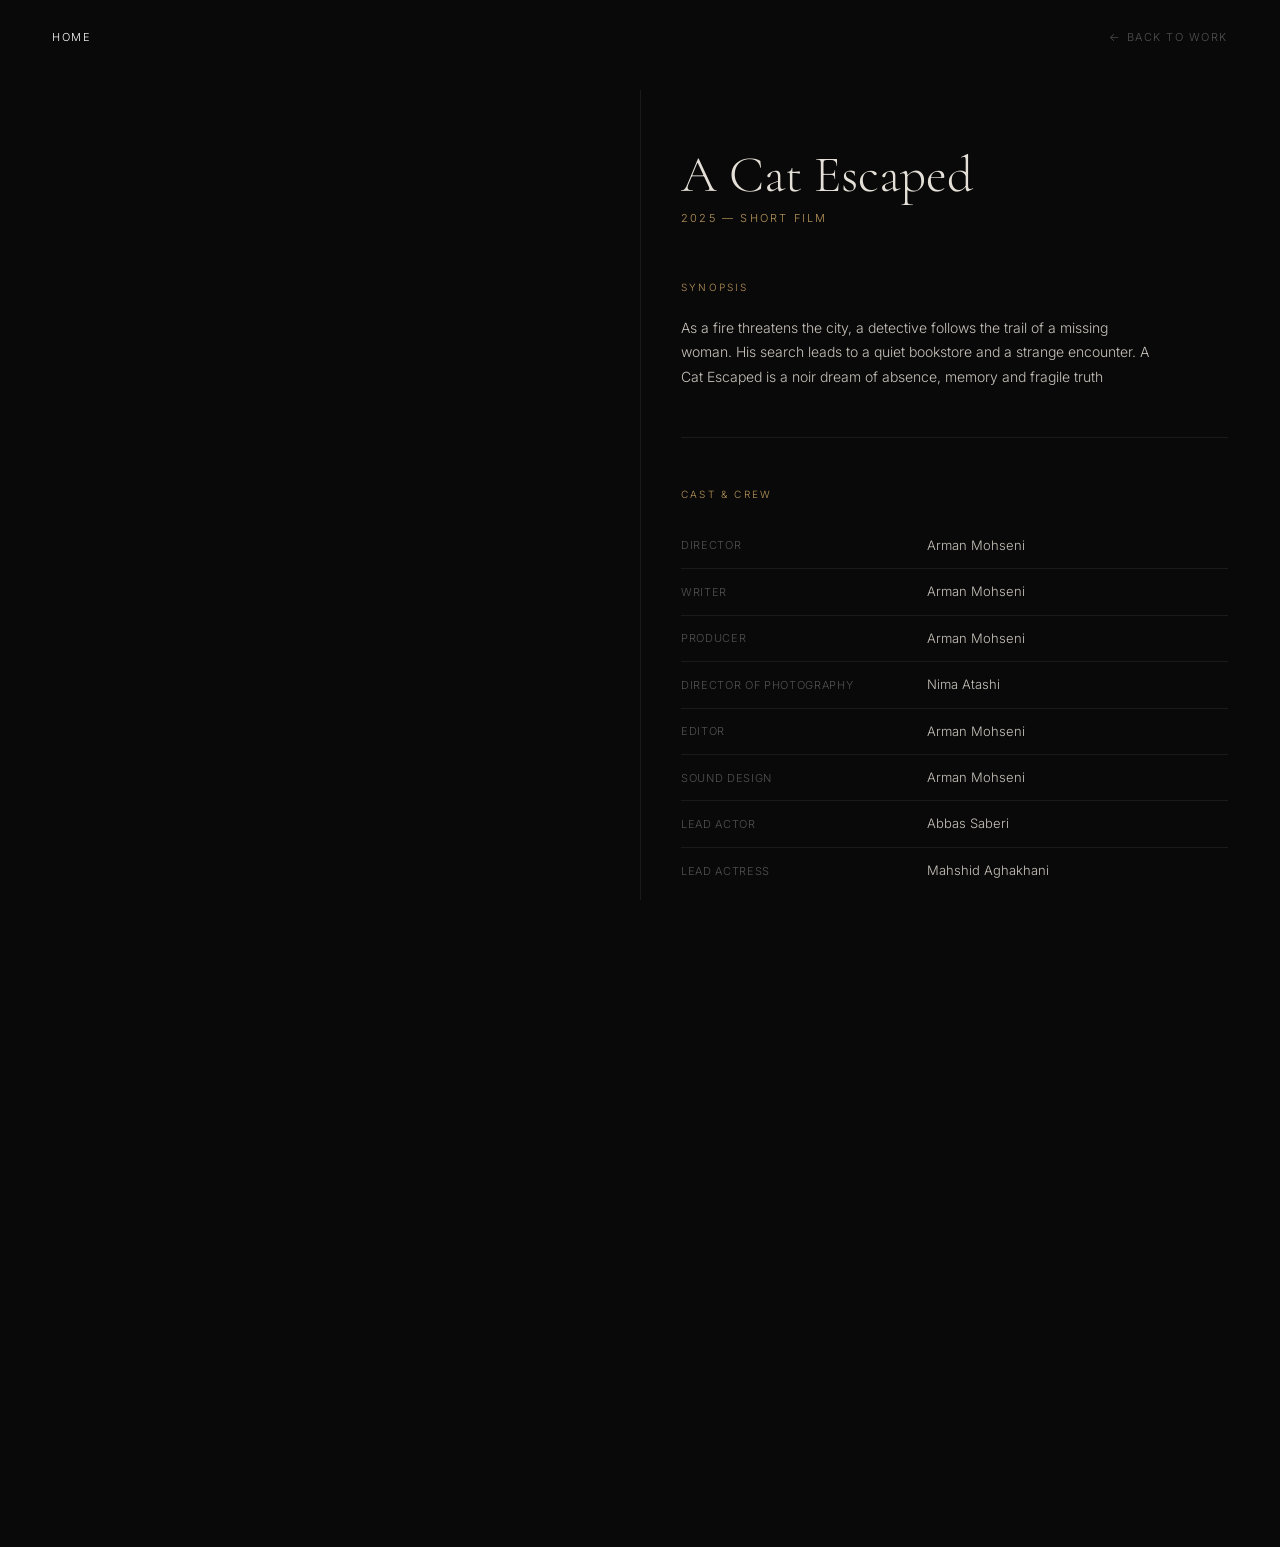
==== films/a-cat-escaped/index.html @ c13696bd "Temporary portfolio preview (same look as WP theme)" ====
<!DOCTYPE html>
<html lang="en">
<head>
  <meta charset="UTF-8" />
  <meta name="viewport" content="width=device-width, initial-scale=1.0" />
  <title>A Cat Escaped — Arman Mohseni</title>
  <link rel="preconnect" href="https://fonts.googleapis.com" />
  <link href="https://fonts.googleapis.com/css2?family=Cormorant+Garamond:ital,wght@0,300;0,400;1,300;1,400&family=Inter:wght@300;400&display=swap" rel="stylesheet" />
  <link rel="stylesheet" href="/style.css" />
  <style>
    html, body {
      overflow-x: hidden;
      overflow-y: auto;
      height: 100%;
      background: #090909;
      color: #E4DFD7;
      font-family: 'Inter', sans-serif;
      font-weight: 300;
      font-size: 18px;
      line-height: 1.65;
      -webkit-font-smoothing: antialiased;
    }

    /* NAV */
    nav {
      position: fixed;
      top: 0; left: 0; right: 0;
      z-index: 100;
      display: flex;
      justify-content: space-between;
      align-items: center;
      padding: 28px 52px;
    }

    .nav-logo {
      font-family: 'Cormorant Garamond', serif;
      font-size: 18px;
      font-weight: 300;
      letter-spacing: 0.15em;
      color: #E4DFD7;
      text-decoration: none;
    }

    .back-link {
      font-size: 11px;
      letter-spacing: 0.14em;
      text-transform: uppercase;
      color: #525252;
      text-decoration: none;
      transition: color 0.25s;
    }

    .back-link:hover { color: #E4DFD7; }

    /* PROJECT LAYOUT */
    .project-wrap {
      display: grid;
      grid-template-columns: 1fr 1fr;
      min-height: 100vh;
      padding-top: 90px;
    }

    /* LEFT — VIDEO */
    .project-video {
      position: sticky;
      top: 90px;
      height: calc(100vh - 90px);
      display: flex;
      align-items: center;
      justify-content: center;
      padding: 40px;
      background: #090909;
    }

    .video-container {
      width: 100%;
      aspect-ratio: 16 / 9;
    }

    .video-container iframe {
      width: 100%;
      height: 100%;
      border: none;
      display: block;
    }

    /* RIGHT — INFO */
    .project-info {
      padding: 60px 52px 100px 40px;
      border-left: 1px solid #1A1A1A;
      overflow-y: auto;
    }

    .project-title {
      font-family: 'Cormorant Garamond', serif;
      font-size: clamp(32px, 4vw, 52px);
      font-weight: 300;
      line-height: 1;
      margin-bottom: 8px;
    }

    .project-type {
      font-size: 11px;
      letter-spacing: 0.2em;
      text-transform: uppercase;
      color: #B8955A;
      margin-bottom: 52px;
    }

    /* SECTIONS */
    .info-section {
      margin-bottom: 48px;
      padding-bottom: 48px;
      border-bottom: 1px solid #1A1A1A;
    }

    .info-section:last-child {
      border-bottom: none;
    }

    .info-label {
      font-size: 10px;
      letter-spacing: 0.22em;
      text-transform: uppercase;
      color: #B8955A;
      margin-bottom: 20px;
    }

    .info-text {
      font-size: 14px;
      line-height: 1.75;
      color: #C8C3BB;
      max-width: 480px;
    }

    /* CAST TABLE */
    .cast-table {
      width: 100%;
      border-collapse: collapse;
    }

    .cast-table tr {
      border-bottom: 1px solid #1A1A1A;
    }

    .cast-table tr:last-child {
      border-bottom: none;
    }

    .cast-table td {
      padding: 12px 0;
      font-size: 13px;
      color: #C8C3BB;
    }

    .cast-table td:first-child {
      color: #525252;
      width: 45%;
      font-size: 11px;
      letter-spacing: 0.06em;
      text-transform: uppercase;
    }

    /* SPECS TABLE */
    .specs-table {
      width: 100%;
      border-collapse: collapse;
    }

    .specs-table tr {
      border-bottom: 1px solid #1A1A1A;
    }

    .specs-table tr:last-child {
      border-bottom: none;
    }

    .specs-table td {
      padding: 12px 0;
      font-size: 13px;
      color: #C8C3BB;
    }

    .specs-table td:first-child {
      color: #525252;
      width: 45%;
      font-size: 11px;
      letter-spacing: 0.06em;
      text-transform: uppercase;
    }

    /* MOBILE */
    @media (max-width: 768px) {
      nav { padding: 20px 24px; }
      .project-wrap { grid-template-columns: 1fr; padding-top: 80px; }
      .project-video { position: relative; top: 0; height: auto; padding: 24px; }
      .project-info { padding: 40px 24px 80px; border-left: none; border-top: 1px solid #1A1A1A; }
    }
    .nav-logo {
  font-family: 'Inter', sans-serif;
  font-size: 11px;
  letter-spacing: 0.14em;
  text-transform: uppercase;
  color: #FFFFFF;
  text-decoration: none;
}

.nav-logo:hover {
  text-decoration: underline;
  text-underline-offset: 5px;
}
  </style>
</head>
<body>

  <!-- NAV -->
  <nav>
    <a class='nav-logo' href='/'>Home</a>
    <a class='back-link' href='/#work'>← Back to Work</a>
  </nav>

  <!-- PROJECT -->
  <div class="project-wrap">

    <!-- LEFT — VIDEO -->
    <div class="project-video">
      <div class="video-container">
        <!--
          YOUTUBE EMBED:
          1. Go to your YouTube video
          2. Click Share → Embed
          3. Copy the src URL (looks like: https://www.youtube.com/embed/XXXXXXXXXXX)
          4. Paste it in the src below, replacing the placeholder
        -->
        <iframe
          src="https://www.youtube.com/embed/wBdDMv1NDXY"
          title="Film Title"
          allow="accelerometer; autoplay; clipboard-write; encrypted-media; gyroscope; picture-in-picture"
          allowfullscreen>
        </iframe>
      </div>
    </div>

    <!-- RIGHT — INFO -->
    <div class="project-info">

      <h1 class="project-title">A Cat Escaped</h1>
      <p class="project-type">2025 — Short Film</p>

      <!-- SYNOPSIS -->
      <div class="info-section">
        <p class="info-label">Synopsis</p>
        <p class="info-text">
          As a fire threatens the city, a detective follows the trail of a missing woman. His search leads to a quiet bookstore and a strange encounter. A Cat Escaped is a noir dream of absence, memory and fragile truth
        </p>
      </div>

      <!-- CAST & CREW -->
      <div class="info-section">
        <p class="info-label">Cast &amp; Crew</p>
        <table class="cast-table">
          <tr>
            <td>Director</td>
            <td>Arman Mohseni</td>
          </tr>
          <tr>
            <td>Writer</td>
            <td>Arman Mohseni</td>
          </tr>
          <tr>
            <td>Producer</td>
            <td>Arman Mohseni</td>
          </tr>
          <tr>
            <td>Director of Photography</td>
            <td>Nima Atashi</td>
          </tr>
          <tr>
            <td>Editor</td>
            <td>Arman Mohseni</td>
          </tr>
          <tr>
            <td>Sound Design</td>
            <td>Arman Mohseni</td>
          </tr>
          <tr>
            <td>Lead Actor</td>
            <td>Abbas Saberi</td>
          </tr>
          <tr>
            <td>Lead Actress</td>
            <td>Mahshid Aghakhani</td>
          </tr>
        </table>
      </div>

      <!-- TECHNICAL SPECIFICATIONS -->
      <div class="info-section">
        <p class="info-label">Technical Specifications</p>
        <table class="specs-table">
          <tr>
            <td>Format</td>
            <td> Digital / ProRes or H.264</td>
          </tr>
          <tr>
            <td>Aspect Ratio</td>
            <td>14:9</td>
          </tr>
          <tr>
            <td>Runtime</td>
            <td>27 min</td>
          </tr>
          <tr>
            <td>Language</td>
            <td>Persian</td>
          </tr>
          <tr>
            <td>Color</td>
            <td>Color </td>
          </tr>
          <tr>
            <td>Country</td>
            <td>Iran</td>
          </tr>
          <tr>
            <td>Year</td>
            <td>2025</td>
          </tr>
        </table>
      </div>

    </div>
  </div>

</body>
</html>
---- style.css ----
*, *::before, *::after { box-sizing: border-box; margin: 0; padding: 0; }

    :root {
      --bg:      #090909;
      --text:    #E4DFD7;
      --muted:   #525252;
      --accent:  #B8955A;
      --border:  #1A1A1A;
    }

    html { scroll-behavior: smooth; }

    body {
      background: var(--bg);
      color: var(--text);
      font-family: 'Inter', sans-serif;
      font-weight: 300;
      font-size: 14px;
      line-height: 1.65;
      -webkit-font-smoothing: antialiased;
    }

    /* ─── NAV ─── */
    nav {
      position: fixed;
      top: 0; left: 0; right: 0;
      z-index: 100;
      display: flex;
      justify-content: space-between;
      align-items: center;
      padding: 28px 52px;
    }

    .nav-logo {
      font-family: 'Cormorant Garamond', serif;
      font-size: 17px;
      font-weight: 300;
      letter-spacing: 0.15em;
      color: var(--text);
      text-decoration: none;
    }

    .nav-links {
      display: flex;
      gap: 36px;
      list-style: none;
    }

    .nav-links a {
      color: var(--muted);
      text-decoration: none;
      font-size: 11px;
      letter-spacing: 0.14em;
      text-transform: uppercase;
      transition: color 0.25s;
    }

    .nav-links a:hover { color: var(--text); }

    /* ─── HERO ─── */
    .hero {
      height: 100vh;
      display: flex;
      flex-direction: column;
      justify-content: flex-end;
      padding: 0 52px 88px;
    }

    .hero-eyebrow {
      font-size: 11px;
      letter-spacing: 0.22em;
      text-transform: uppercase;
      color: var(--accent);
      margin-bottom: 22px;
      opacity: 0;
      animation: fadeUp 1s 0.2s forwards;
    }

    .hero-name {
      font-family: 'Cormorant Garamond', serif;
      font-size: clamp(68px, 11vw, 128px);
      font-weight: 300;
      line-height: 0.88;
      letter-spacing: -0.01em;
      opacity: 0;
      animation: fadeUp 1s 0.4s forwards;
    }

    .hero-name em {
      font-style: italic;
    }

    .hero-sub {
      margin-top: 36px;
      font-size: 13px;
      color: var(--muted);
      max-width: 340px;
      opacity: 0;
      animation: fadeUp 1s 0.65s forwards;
    }

    @keyframes fadeUp {
      from { opacity: 0; transform: translateY(20px); }
      to   { opacity: 1; transform: translateY(0); }
    }

    /* ─── DIVIDER ─── */
    .divider {
      border: none;
      border-top: 1px solid var(--border);
      margin: 0 52px;
    }

    /* ─── SECTIONS ─── */
    section {
      padding: 110px 52px;
      max-width: 1160px;
      margin: 0 auto;
    }

    .section-label {
      font-size: 10px;
      letter-spacing: 0.22em;
      text-transform: uppercase;
      color: var(--muted);
      margin-bottom: 56px;
      display: flex;
      align-items: center;
      gap: 14px;
    }

    .section-label::after {
      content: '';
      display: block;
      height: 1px;
      width: 36px;
      background: var(--border);
    }

    /* ─── ABOUT ─── */
    .about-text {
      font-family: 'Cormorant Garamond', serif;
      font-size: clamp(22px, 2.8vw, 33px);
      font-weight: 300;
      line-height: 1.55;
      max-width: 740px;
      color: var(--text);
    }

    .about-details {
      margin-top: 64px;
      padding-top: 40px;
      border-top: 1px solid var(--border);
      display: grid;
      grid-template-columns: repeat(3, 1fr);
      gap: 40px;
    }

    .detail-label {
      font-size: 10px;
      letter-spacing: 0.16em;
      text-transform: uppercase;
      color: var(--muted);
      margin-bottom: 8px;
    }

    .detail-value {
      font-size: 14px;
      color: var(--text);
    }

    /* ─── PROJECTS ─── */
    .sub-label {
      font-size: 10px;
      letter-spacing: 0.22em;
      text-transform: uppercase;
      color: var(--accent);
      margin-bottom: 28px;
    }

    /* Films — 2-col, 16:9 */
    .film-grid {
      display: grid;
      grid-template-columns: 1fr 1fr;
      gap: 2px;
      margin-bottom: 72px;
    }

    .film-card { cursor: pointer; }

    .film-thumb {
      aspect-ratio: 16 / 9;
      background: var(--border);
      overflow: hidden;
      position: relative;
    }

    .film-thumb img {
      width: 100%; height: 100%;
      object-fit: cover;
      display: block;
      filter: grayscale(25%);
      transition: transform 0.55s ease, filter 0.3s;
    }

    /* placeholder cross */
    .film-thumb.empty::after {
      content: '';
      position: absolute;
      inset: 0;
      background: repeating-linear-gradient(
        45deg,
        transparent,
        transparent 20px,
        #111 20px,
        #111 21px
      );
      opacity: 0.18;
    }

    .film-card:hover .film-thumb img { transform: scale(1.04); filter: grayscale(0%); }

    .film-info {
      padding: 14px 0 32px;
      display: flex;
      justify-content: space-between;
      align-items: baseline;
    }

    .film-title {
      font-family: 'Cormorant Garamond', serif;
      font-size: 19px;
      font-weight: 400;
    }

    .film-meta {
      font-size: 11px;
      color: var(--muted);
      letter-spacing: 0.06em;
    }

    /* Direction — 3-col, 4:3 */
    .dir-grid {
      display: grid;
      grid-template-columns: repeat(3, 1fr);
      gap: 2px;
    }

    .dir-card { cursor: pointer; }

    .dir-thumb {
      aspect-ratio: 4 / 3;
      background: var(--border);
      overflow: hidden;
      position: relative;
    }

    .dir-thumb img {
      width: 100%; height: 100%;
      object-fit: cover;
      display: block;
      filter: grayscale(30%);
      transition: transform 0.55s ease, filter 0.3s;
    }

    .dir-thumb.empty::after {
      content: '';
      position: absolute;
      inset: 0;
      background: repeating-linear-gradient(
        -45deg,
        transparent,
        transparent 18px,
        #111 18px,
        #111 19px
      );
      opacity: 0.15;
    }

    .dir-card:hover .dir-thumb img { transform: scale(1.04); filter: grayscale(0%); }

    .dir-info { padding: 13px 0 28px; }

    .dir-title {
      font-family: 'Cormorant Garamond', serif;
      font-size: 17px;
      font-weight: 400;
      margin-bottom: 3px;
    }

    .dir-meta {
      font-size: 11px;
      color: var(--muted);
      letter-spacing: 0.06em;
    }

    /* ─── FOOTER ─── */
    footer {
      border-top: 1px solid var(--border);
      padding: 48px 52px;
      display: flex;
      justify-content: space-between;
      align-items: center;
    }

    .footer-copy {
      font-family: 'Cormorant Garamond', serif;
      font-size: 14px;
      color: var(--muted);
    }

    .footer-links {
      display: flex;
      gap: 28px;
    }

    .footer-links a {
      font-size: 11px;
      letter-spacing: 0.12em;
      text-transform: uppercase;
      color: var(--muted);
      text-decoration: none;
      transition: color 0.2s;
    }

    .footer-links a:hover { color: var(--text); }

    /* ─── SCROLL REVEAL ─── */
    .reveal {
      opacity: 0;
      transform: translateY(22px);
      transition: opacity 0.75s ease, transform 0.75s ease;
    }
    .reveal.visible { opacity: 1; transform: none; }

    /* ─── MOBILE ─── */
    @media (max-width: 720px) {
      nav { padding: 20px 24px; }
      .nav-links { display: none; }
      .hero { padding: 0 24px 64px; }
      section { padding: 80px 24px; }
      .divider { margin: 0 24px; }
      .about-details { grid-template-columns: 1fr; }
      .film-grid { grid-template-columns: 1fr; gap: 32px; }
      .dir-grid  { grid-template-columns: 1fr 1fr; }
      footer { padding: 40px 24px; flex-direction: column; gap: 20px; text-align: center; }
    }
    /* Name size */
.hero-name {
  font-size: clamp(48px, 7vw, 90px);
}

/* Nav links */
.nav-links a {
  color: #FFFFFF;
  font-size: 14px;
  text-decoration: none;
}

.nav-links a:hover {
  color: #FFFFFF;
  text-decoration: underline;
  text-underline-offset: 5px;
}

/* Tagline */
.hero-sub {
  font-size: 22px;
  color: #FFFFFF;
  max-width: 600px;
}
.hero {
  background-image: url('images/background2.png');
  background-size: cover;
  background-position: center;
  background-repeat: no-repeat;
}
#about .section-label {
  color: #FFFFFF;
  font-size: 16px;
  letter-spacing: 0.22em;
}
#about .detail-label {
  font-size: 13px;
}

#about .detail-value {
  font-size: 17px;
}
#about .detail-label {
  color: var(--accent);
}
/* Work section scrollable */
#work {
  height: 100vh;
  overflow-y: scroll;
}

/* Work header white and larger */
#work .section-label {
  color: #FFFFFF;
  font-size: 16px;
  letter-spacing: 0.22em;
}

/* Sub labels (Films / Direction) larger */
#work .sub-label {
  font-size: 14px;
}

/* Film title larger */
#work .film-title {
  font-size: 24px;
}

/* Film meta larger */
#work .film-meta {
  font-size: 13px;
}

/* Direction title larger */
#work .dir-title {
  font-size: 21px;
}

/* Direction meta larger */
#work .dir-meta {
  font-size: 13px;
}
/* Lock homepage and about, allow work to scroll */
html, body {
  overflow: hidden;
  height: 100%;
}

#about {
  height: 100vh;
  overflow: hidden;
}

#work {
  height: 100vh;
  overflow-y: auto;
  scrollbar-width: none;
  -ms-overflow-style: none;
}

#work::-webkit-scrollbar {
  display: none;
}
.film-card, .dir-card {
  text-decoration: none;
  color: inherit;
  display: block;
}
.film-grid {
  gap: 32px;
}

.dir-grid {
  gap: 32px;
}
#about {
  height: 100vh;
  overflow: hidden;
  padding: 110px 52px;
}

.about-inner {
  display: grid;
  grid-template-columns: 1fr 1fr;
  gap: 80px;
  align-items: center;
  height: 100%;
}

.about-portrait {
  width: 100%;
  height: 70vh;
  object-fit: cover;
  object-position: center 10%;
  filter: grayscale(100%);
}
.about-text {
  font-size: 22px;
}
* {
  outline: none;
}

#work {
  border: none;
}

.film-card, .dir-card {
  outline: none;
  border: none;
}
#home-link {
  display: none;
}
nav {
  justify-content: flex-end;
}

#home-link {
  margin-right: auto;
}
#home-link {
  font-family: 'Inter', sans-serif;
  font-size: 11px;
  letter-spacing: 0.14em;
  text-transform: uppercase;
  color: #FFFFFF;
  text-decoration: none;
}

#home-link:hover {
  text-decoration: underline;
  text-underline-offset: 5px;
}
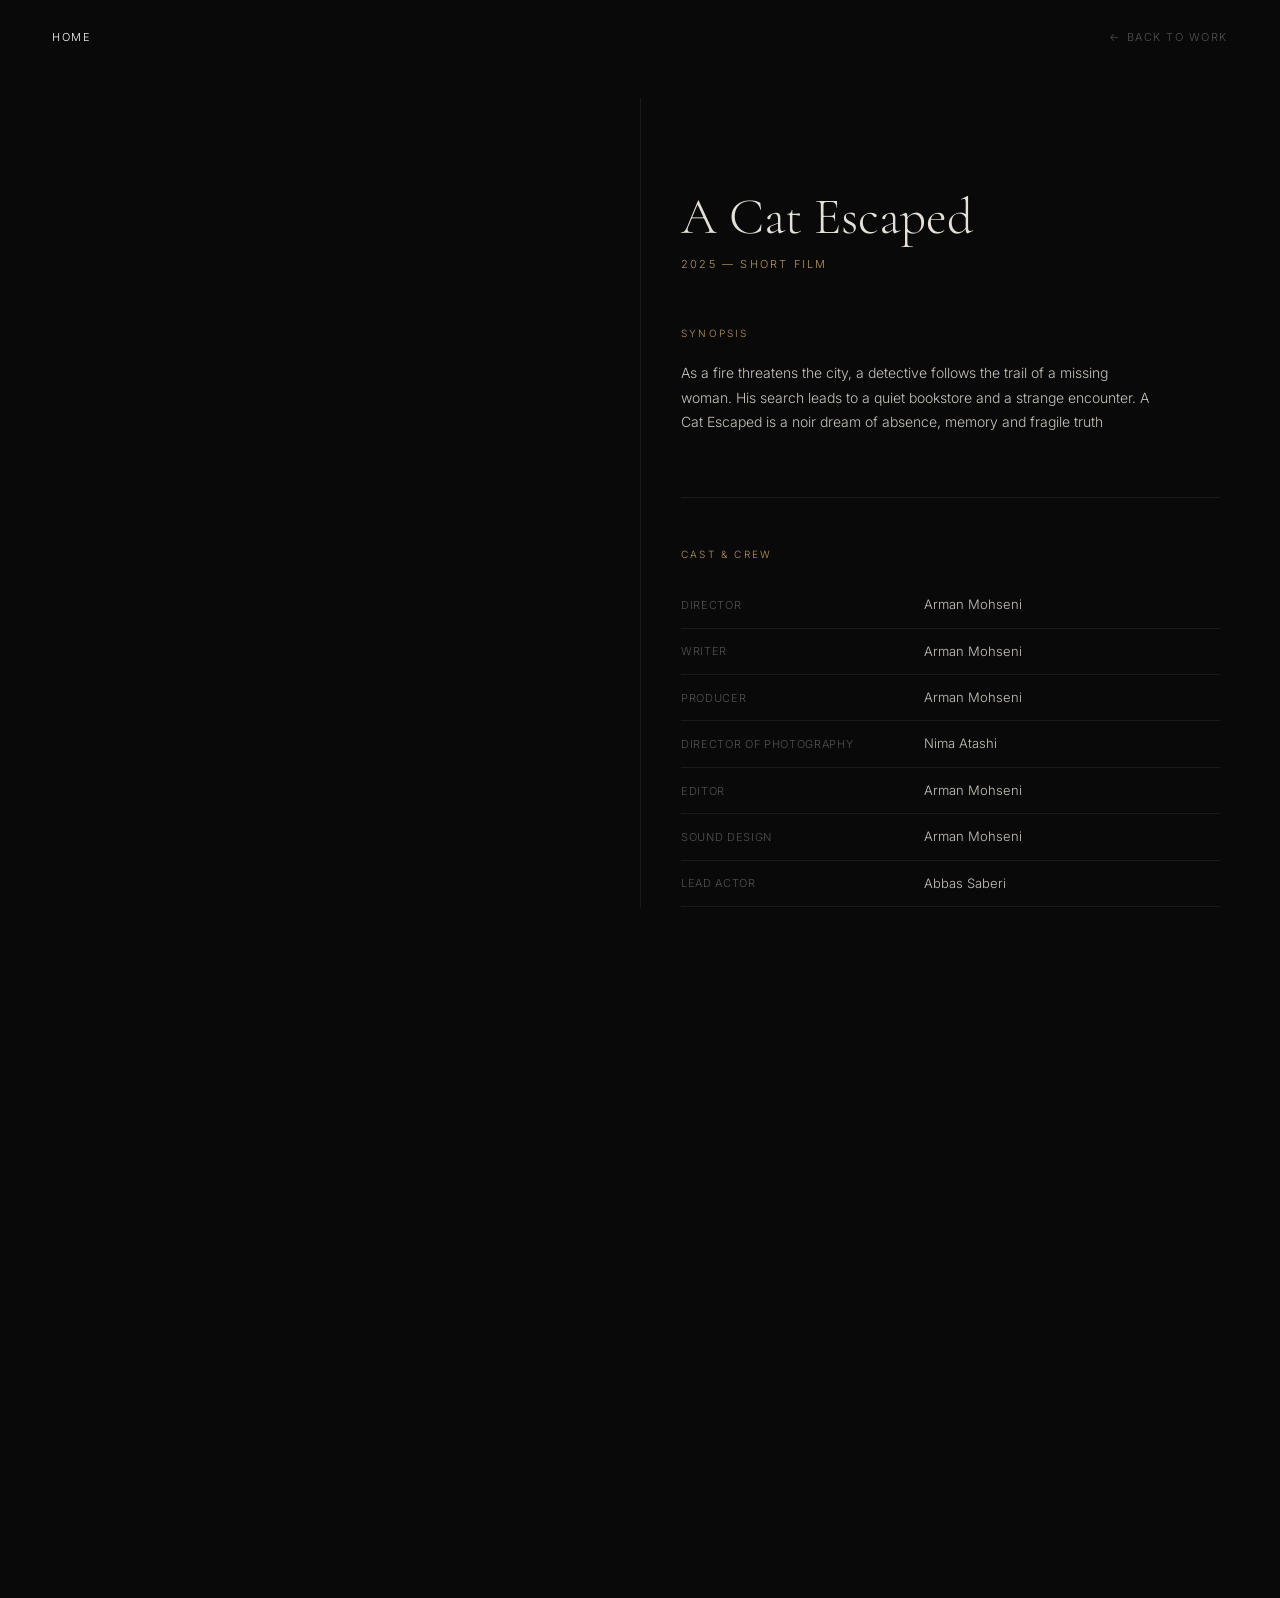
==== commit 137998d7: "Fix asset paths for GitHub Pages project URL" ====
--- a/films/a-cat-escaped/index.html
+++ b/films/a-cat-escaped/index.html
@@ -6,7 +6,7 @@
   <title>A Cat Escaped — Arman Mohseni</title>
   <link rel="preconnect" href="https://fonts.googleapis.com" />
   <link href="https://fonts.googleapis.com/css2?family=Cormorant+Garamond:ital,wght@0,300;0,400;1,300;1,400&family=Inter:wght@300;400&display=swap" rel="stylesheet" />
-  <link rel="stylesheet" href="/style.css" />
+  <link rel="stylesheet" href="/arman-mohseni-preview/style.css" />
   <style>
     html, body {
       overflow-x: hidden;
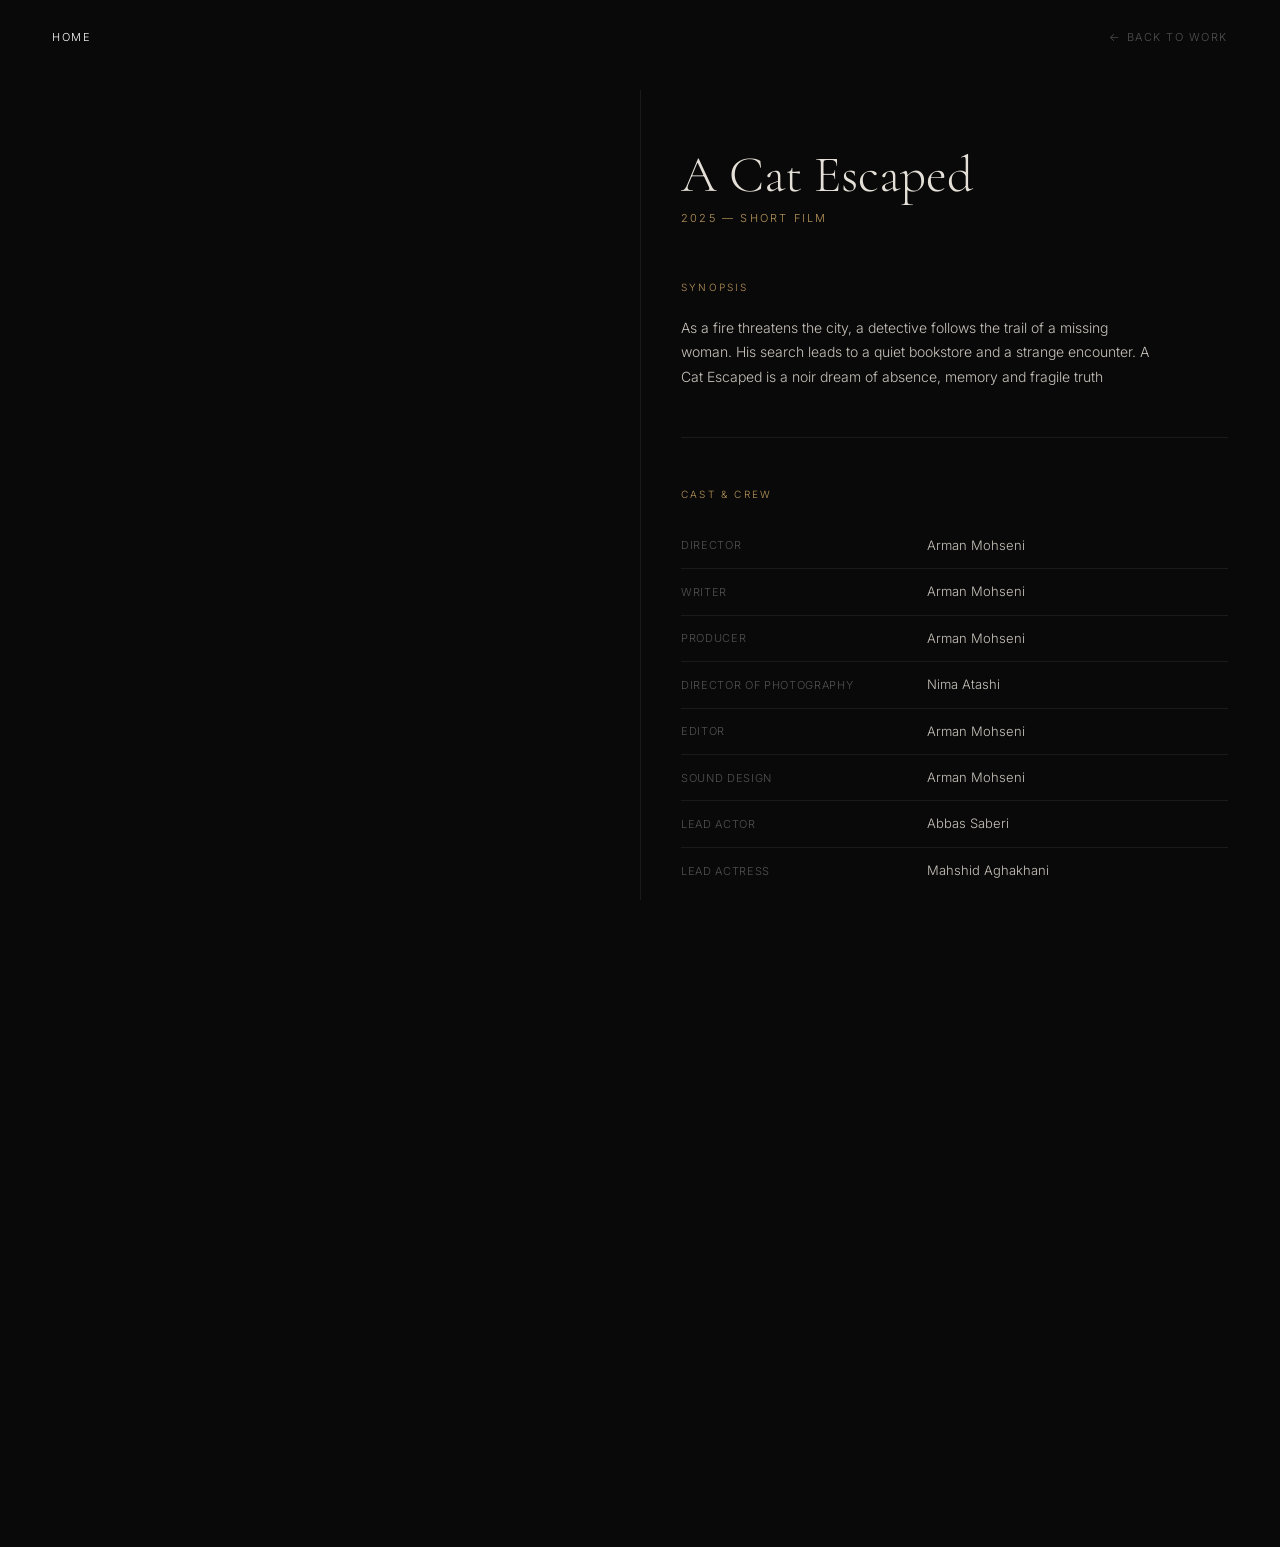
==== commit 7ae5a59d: "Fix preview: show all sections, film pages in nav, relative links" ====
--- a/films/a-cat-escaped/index.html
+++ b/films/a-cat-escaped/index.html
@@ -6,7 +6,7 @@
   <title>A Cat Escaped — Arman Mohseni</title>
   <link rel="preconnect" href="https://fonts.googleapis.com" />
   <link href="https://fonts.googleapis.com/css2?family=Cormorant+Garamond:ital,wght@0,300;0,400;1,300;1,400&family=Inter:wght@300;400&display=swap" rel="stylesheet" />
-  <link rel="stylesheet" href="/arman-mohseni-preview/style.css" />
+  <link rel="stylesheet" href="../../style.css" />
   <style>
     html, body {
       overflow-x: hidden;
@@ -215,8 +215,8 @@
 
   <!-- NAV -->
   <nav>
-    <a class='nav-logo' href='/'>Home</a>
-    <a class='back-link' href='/#work'>← Back to Work</a>
+    <a class='nav-logo' href='../../'>Home</a>
+    <a class='back-link' href='../../#work'>← Back to Work</a>
   </nav>
 
   <!-- PROJECT -->
--- a/style.css
+++ b/style.css
@@ -0,0 +1,525 @@
+
+    *, *::before, *::after { box-sizing: border-box; margin: 0; padding: 0; }
+
+    :root {
+      --bg:      #090909;
+      --text:    #E4DFD7;
+      --muted:   #525252;
+      --accent:  #B8955A;
+      --border:  #1A1A1A;
+    }
+
+    html { scroll-behavior: smooth; }
+
+    body {
+      background: var(--bg);
+      color: var(--text);
+      font-family: 'Inter', sans-serif;
+      font-weight: 300;
+      font-size: 14px;
+      line-height: 1.65;
+      -webkit-font-smoothing: antialiased;
+    }
+
+    /* ─── NAV ─── */
+    nav {
+      position: fixed;
+      top: 0; left: 0; right: 0;
+      z-index: 100;
+      display: flex;
+      justify-content: space-between;
+      align-items: center;
+      padding: 28px 52px;
+    }
+
+    .nav-logo {
+      font-family: 'Cormorant Garamond', serif;
+      font-size: 17px;
+      font-weight: 300;
+      letter-spacing: 0.15em;
+      color: var(--text);
+      text-decoration: none;
+    }
+
+    .nav-links {
+      display: flex;
+      gap: 36px;
+      list-style: none;
+    }
+
+    .nav-links a {
+      color: var(--muted);
+      text-decoration: none;
+      font-size: 11px;
+      letter-spacing: 0.14em;
+      text-transform: uppercase;
+      transition: color 0.25s;
+    }
+
+    .nav-links a:hover { color: var(--text); }
+
+    /* ─── HERO ─── */
+    .hero {
+      height: 100vh;
+      display: flex;
+      flex-direction: column;
+      justify-content: flex-end;
+      padding: 0 52px 88px;
+    }
+
+    .hero-eyebrow {
+      font-size: 11px;
+      letter-spacing: 0.22em;
+      text-transform: uppercase;
+      color: var(--accent);
+      margin-bottom: 22px;
+      opacity: 0;
+      animation: fadeUp 1s 0.2s forwards;
+    }
+
+    .hero-name {
+      font-family: 'Cormorant Garamond', serif;
+      font-size: clamp(68px, 11vw, 128px);
+      font-weight: 300;
+      line-height: 0.88;
+      letter-spacing: -0.01em;
+      opacity: 0;
+      animation: fadeUp 1s 0.4s forwards;
+    }
+
+    .hero-name em {
+      font-style: italic;
+    }
+
+    .hero-sub {
+      margin-top: 36px;
+      font-size: 13px;
+      color: var(--muted);
+      max-width: 340px;
+      opacity: 0;
+      animation: fadeUp 1s 0.65s forwards;
+    }
+
+    @keyframes fadeUp {
+      from { opacity: 0; transform: translateY(20px); }
+      to   { opacity: 1; transform: translateY(0); }
+    }
+
+    /* ─── DIVIDER ─── */
+    .divider {
+      border: none;
+      border-top: 1px solid var(--border);
+      margin: 0 52px;
+    }
+
+    /* ─── SECTIONS ─── */
+    section {
+      padding: 110px 52px;
+      max-width: 1160px;
+      margin: 0 auto;
+    }
+
+    .section-label {
+      font-size: 10px;
+      letter-spacing: 0.22em;
+      text-transform: uppercase;
+      color: var(--muted);
+      margin-bottom: 56px;
+      display: flex;
+      align-items: center;
+      gap: 14px;
+    }
+
+    .section-label::after {
+      content: '';
+      display: block;
+      height: 1px;
+      width: 36px;
+      background: var(--border);
+    }
+
+    /* ─── ABOUT ─── */
+    .about-text {
+      font-family: 'Cormorant Garamond', serif;
+      font-size: clamp(22px, 2.8vw, 33px);
+      font-weight: 300;
+      line-height: 1.55;
+      max-width: 740px;
+      color: var(--text);
+    }
+
+    .about-details {
+      margin-top: 64px;
+      padding-top: 40px;
+      border-top: 1px solid var(--border);
+      display: grid;
+      grid-template-columns: repeat(3, 1fr);
+      gap: 40px;
+    }
+
+    .detail-label {
+      font-size: 10px;
+      letter-spacing: 0.16em;
+      text-transform: uppercase;
+      color: var(--muted);
+      margin-bottom: 8px;
+    }
+
+    .detail-value {
+      font-size: 14px;
+      color: var(--text);
+    }
+
+    /* ─── PROJECTS ─── */
+    .sub-label {
+      font-size: 10px;
+      letter-spacing: 0.22em;
+      text-transform: uppercase;
+      color: var(--accent);
+      margin-bottom: 28px;
+    }
+
+    /* Films — 2-col, 16:9 */
+    .film-grid {
+      display: grid;
+      grid-template-columns: 1fr 1fr;
+      gap: 2px;
+      margin-bottom: 72px;
+    }
+
+    .film-card { cursor: pointer; }
+
+    .film-thumb {
+      aspect-ratio: 16 / 9;
+      background: var(--border);
+      overflow: hidden;
+      position: relative;
+    }
+
+    .film-thumb img {
+      width: 100%; height: 100%;
+      object-fit: cover;
+      display: block;
+      filter: grayscale(25%);
+      transition: transform 0.55s ease, filter 0.3s;
+    }
+
+    /* placeholder cross */
+    .film-thumb.empty::after {
+      content: '';
+      position: absolute;
+      inset: 0;
+      background: repeating-linear-gradient(
+        45deg,
+        transparent,
+        transparent 20px,
+        #111 20px,
+        #111 21px
+      );
+      opacity: 0.18;
+    }
+
+    .film-card:hover .film-thumb img { transform: scale(1.04); filter: grayscale(0%); }
+
+    .film-info {
+      padding: 14px 0 32px;
+      display: flex;
+      justify-content: space-between;
+      align-items: baseline;
+    }
+
+    .film-title {
+      font-family: 'Cormorant Garamond', serif;
+      font-size: 19px;
+      font-weight: 400;
+    }
+
+    .film-meta {
+      font-size: 11px;
+      color: var(--muted);
+      letter-spacing: 0.06em;
+    }
+
+    /* Direction — 3-col, 4:3 */
+    .dir-grid {
+      display: grid;
+      grid-template-columns: repeat(3, 1fr);
+      gap: 2px;
+    }
+
+    .dir-card { cursor: pointer; }
+
+    .dir-thumb {
+      aspect-ratio: 4 / 3;
+      background: var(--border);
+      overflow: hidden;
+      position: relative;
+    }
+
+    .dir-thumb img {
+      width: 100%; height: 100%;
+      object-fit: cover;
+      display: block;
+      filter: grayscale(30%);
+      transition: transform 0.55s ease, filter 0.3s;
+    }
+
+    .dir-thumb.empty::after {
+      content: '';
+      position: absolute;
+      inset: 0;
+      background: repeating-linear-gradient(
+        -45deg,
+        transparent,
+        transparent 18px,
+        #111 18px,
+        #111 19px
+      );
+      opacity: 0.15;
+    }
+
+    .dir-card:hover .dir-thumb img { transform: scale(1.04); filter: grayscale(0%); }
+
+    .dir-info { padding: 13px 0 28px; }
+
+    .dir-title {
+      font-family: 'Cormorant Garamond', serif;
+      font-size: 17px;
+      font-weight: 400;
+      margin-bottom: 3px;
+    }
+
+    .dir-meta {
+      font-size: 11px;
+      color: var(--muted);
+      letter-spacing: 0.06em;
+    }
+
+    /* ─── FOOTER ─── */
+    footer {
+      border-top: 1px solid var(--border);
+      padding: 48px 52px;
+      display: flex;
+      justify-content: space-between;
+      align-items: center;
+    }
+
+    .footer-copy {
+      font-family: 'Cormorant Garamond', serif;
+      font-size: 14px;
+      color: var(--muted);
+    }
+
+    .footer-links {
+      display: flex;
+      gap: 28px;
+    }
+
+    .footer-links a {
+      font-size: 11px;
+      letter-spacing: 0.12em;
+      text-transform: uppercase;
+      color: var(--muted);
+      text-decoration: none;
+      transition: color 0.2s;
+    }
+
+    .footer-links a:hover { color: var(--text); }
+
+    /* ─── SCROLL REVEAL ─── */
+    .reveal {
+      opacity: 0;
+      transform: translateY(22px);
+      transition: opacity 0.75s ease, transform 0.75s ease;
+    }
+    .reveal.visible { opacity: 1; transform: none; }
+
+    /* ─── MOBILE ─── */
+    @media (max-width: 720px) {
+      nav { padding: 20px 24px; }
+      .nav-links { display: none; }
+      .hero { padding: 0 24px 64px; }
+      section { padding: 80px 24px; }
+      .divider { margin: 0 24px; }
+      .about-details { grid-template-columns: 1fr; }
+      .film-grid { grid-template-columns: 1fr; gap: 32px; }
+      .dir-grid  { grid-template-columns: 1fr 1fr; }
+      footer { padding: 40px 24px; flex-direction: column; gap: 20px; text-align: center; }
+    }
+    /* Name size */
+.hero-name {
+  font-size: clamp(48px, 7vw, 90px);
+}
+
+/* Nav links */
+.nav-links a {
+  color: #FFFFFF;
+  font-size: 14px;
+  text-decoration: none;
+}
+
+.nav-links a:hover {
+  color: #FFFFFF;
+  text-decoration: underline;
+  text-underline-offset: 5px;
+}
+
+/* Tagline */
+.hero-sub {
+  font-size: 22px;
+  color: #FFFFFF;
+  max-width: 600px;
+}
+.hero {
+  background-image: url('images/background2.png');
+  background-size: cover;
+  background-position: center;
+  background-repeat: no-repeat;
+}
+#about .section-label {
+  color: #FFFFFF;
+  font-size: 16px;
+  letter-spacing: 0.22em;
+}
+#about .detail-label {
+  font-size: 13px;
+}
+
+#about .detail-value {
+  font-size: 17px;
+}
+#about .detail-label {
+  color: var(--accent);
+}
+/* Work section scrollable */
+#work {
+  height: 100vh;
+  overflow-y: scroll;
+}
+
+/* Work header white and larger */
+#work .section-label {
+  color: #FFFFFF;
+  font-size: 16px;
+  letter-spacing: 0.22em;
+}
+
+/* Sub labels (Films / Direction) larger */
+#work .sub-label {
+  font-size: 14px;
+}
+
+/* Film title larger */
+#work .film-title {
+  font-size: 24px;
+}
+
+/* Film meta larger */
+#work .film-meta {
+  font-size: 13px;
+}
+
+/* Direction title larger */
+#work .dir-title {
+  font-size: 21px;
+}
+
+/* Direction meta larger */
+#work .dir-meta {
+  font-size: 13px;
+}
+/* Lock homepage and about, allow work to scroll */
+html, body {
+  overflow: hidden;
+  height: 100%;
+}
+
+#about {
+  height: 100vh;
+  overflow: hidden;
+}
+
+#work {
+  height: 100vh;
+  overflow-y: auto;
+  scrollbar-width: none;
+  -ms-overflow-style: none;
+}
+
+#work::-webkit-scrollbar {
+  display: none;
+}
+.film-card, .dir-card {
+  text-decoration: none;
+  color: inherit;
+  display: block;
+}
+.film-grid {
+  gap: 32px;
+}
+
+.dir-grid {
+  gap: 32px;
+}
+#about {
+  height: 100vh;
+  overflow: hidden;
+  padding: 110px 52px;
+}
+
+.about-inner {
+  display: grid;
+  grid-template-columns: 1fr 1fr;
+  gap: 80px;
+  align-items: center;
+  height: 100%;
+}
+
+.about-portrait {
+  width: 100%;
+  height: 70vh;
+  object-fit: cover;
+  object-position: center 10%;
+  filter: grayscale(100%);
+}
+.about-text {
+  font-size: 22px;
+}
+* {
+  outline: none;
+}
+
+#work {
+  border: none;
+}
+
+.film-card, .dir-card {
+  outline: none;
+  border: none;
+}
+#home-link {
+  display: none;
+}
+nav {
+  justify-content: flex-end;
+}
+
+#home-link {
+  margin-right: auto;
+}
+#home-link {
+  font-family: 'Inter', sans-serif;
+  font-size: 11px;
+  letter-spacing: 0.14em;
+  text-transform: uppercase;
+  color: #FFFFFF;
+  text-decoration: none;
+}
+
+#home-link:hover {
+  text-decoration: underline;
+  text-underline-offset: 5px;
+}
+
+/* preview: always show */
+.reveal { opacity: 1 !important; transform: none !important; }
